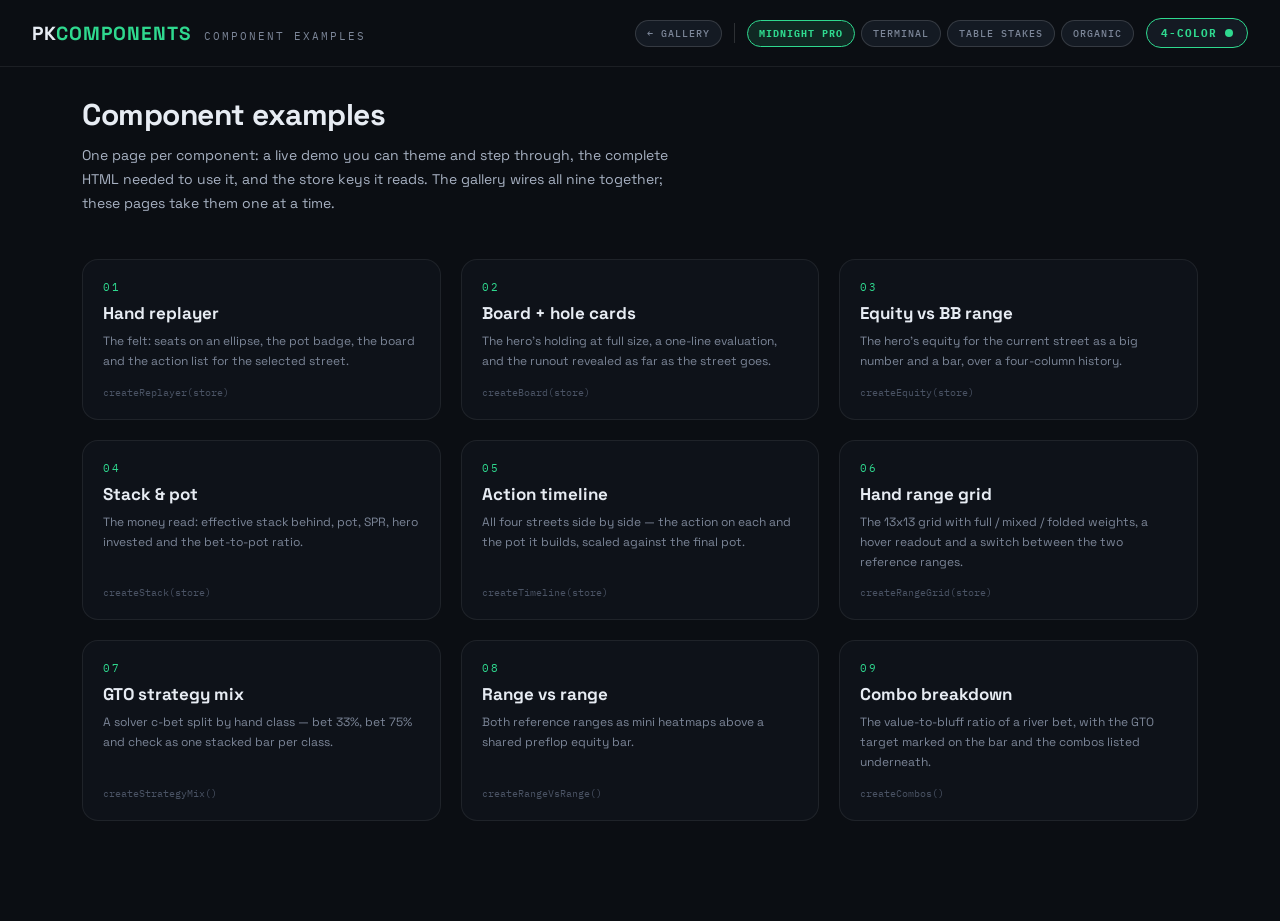
==== www/examples/index.html @ 720ef1bd "Features   - www/examples/index.html — card-grid index of all nine components   - www/examples/01-ha" ====
<!DOCTYPE html>
<html lang="en">
<head>
  <meta charset="UTF-8">
  <meta name="viewport" content="width=device-width, initial-scale=1.0">
  <meta name="description" content="One page per pkweb component — live demo, copy-paste HTML, and the store keys it reads.">
  <title>Component examples — pkweb examples</title>
  <link rel="preconnect" href="https://fonts.googleapis.com">
  <link rel="preconnect" href="https://fonts.gstatic.com" crossorigin>
  <link href="https://fonts.googleapis.com/css2?family=Space+Grotesk:wght@400;500;700&family=IBM+Plex+Mono:wght@400;500;700&family=JetBrains+Mono:wght@400;500;700;800&family=Archivo:wght@400;500;700;800&family=Marcellus&family=Caprasimo&family=Figtree:wght@400;500;700;800&display=swap" rel="stylesheet">
  <link rel="stylesheet" href="../css/tokens.css">
  <link rel="stylesheet" href="../css/base.css">
  <link rel="stylesheet" href="../css/cards.css">
  <link rel="stylesheet" href="../css/components.css">
  <link rel="stylesheet" href="../css/examples.css">
</head>
<body class="theme-midnight four-color">

  <script type="module">
    import { initExampleIndex } from '../js/example.js';
    initExampleIndex();
  </script>
</body>
</html>
---- www/css/tokens.css ----
/* Semantic design tokens for the pkweb component library.
   Ported from ImperialBower/pkarena0-web www/css/tokens.css by way of the
   Poker_Component_Library design canvas. Components reference ONLY these
   tokens — never a raw hex, font name or radius. */

/* ── Card pips — fixed across themes ────────────────────────────────── */
:root {
  --pip-red: #C63C4C;
  --pip-black: #20242C;
  --pip-diamond: var(--pip-red);
  --pip-club: var(--pip-black);
}
body.four-color {
  --pip-diamond: #2E5FD0;
  --pip-club: #1F8A54;
}

/* ── Midnight Pro ───────────────────────────────────────────────────── */
body.theme-midnight {
  --bg: #0B0E13; --panel: #0E1219; --panel-2: #141A23;
  --border: rgba(255,255,255,.07); --border-2: rgba(255,255,255,.14);
  --line: rgba(255,255,255,.08);
  --text: #E7ECF3; --dim: #7C8698; --faint: #4A5364; --muted: #A7B1C2;
  --accent: #2FD98F; --accent-deep: #1F8A5F; --accent-half: #17402F;
  --accent-soft: rgba(47,217,143,.13); --cell-text: #EAFFF4;
  --gold: #F2C14E; --gold-deep: #8A6A2A; --gold-half: #4A3D1F;
  --danger: #F26D7E; --danger-deep: #8A3A3A; --blue: #4EA1FF;
  --deep: #121A24; --check: #2A3644; --eq-dim: #1D4634;
  --tl-on: #0F1D17; --tl-off: #0D1319;
  --felt-a: #154236; --felt-b: #0F2E27;
  --felt-border: rgba(255,255,255,.06); --felt-ring: rgba(255,255,255,.07);
  --felt-text: rgba(255,255,255,.24);
  --felt-shadow: inset 0 0 60px rgba(0,0,0,.45);
  --pot-bg: rgba(0,0,0,.34); --pot-border: transparent; --pot-col: #F2C14E;
  --slot-border: rgba(255,255,255,.16); --slot-text: rgba(255,255,255,.3);
  --card-bg: #FBFBF8; --card-border: transparent;
  --card-shadow: 0 2px 10px rgba(0,0,0,.5);
  --back-a: #1A2530; --back-b: #141D26;
  --r-lg: 16px; --r-md: 10px; --r-pill: 999px; --r-card: 6px; --r-sm: 4px;
  --font-body: 'Space Grotesk', sans-serif;
  --font-mono: 'IBM Plex Mono', monospace;
  --font-display: 'Space Grotesk', sans-serif;
}

/* ── Engine Terminal ────────────────────────────────────────────────── */
body.theme-terminal {
  --bg: #F4F2EC; --panel: #FCFBF7; --panel-2: #EFEDE5;
  --border: #1A1712; --border-2: #1A1712;
  --line: rgba(26,23,18,.15);
  --text: #1A1712; --dim: #6D675B; --faint: #8A8477; --muted: #3D382F;
  --accent: #2E5FD0; --accent-deep: #2E5FD0; --accent-half: #A9BCE8;
  --accent-soft: rgba(46,95,208,.1); --cell-text: #FCFBF7;
  --gold: #C4432F; --gold-deep: #C4432F; --gold-half: #E2B0A7;
  --danger: #C4432F; --danger-deep: #8A2F20; --blue: #1F7A45;
  --deep: #E4E1D6; --check: #D8D4C6; --eq-dim: #A9BCE8;
  --tl-on: #FCFBF7; --tl-off: #EFEDE5;
  --felt-a: #EBEFE6; --felt-b: #EBEFE6;
  --felt-border: #1A1712; --felt-ring: rgba(26,23,18,.28);
  --felt-text: rgba(26,23,18,.4);
  --felt-shadow: none;
  --pot-bg: #FCFBF7; --pot-border: #1A1712; --pot-col: #1A1712;
  --slot-border: rgba(26,23,18,.3); --slot-text: rgba(26,23,18,.4);
  --card-bg: #FFFFFF; --card-border: #1A1712;
  --card-shadow: 3px 3px 0 rgba(26,23,18,.14);
  --back-a: #EFEDE5; --back-b: #E2DFD5;
  --r-lg: 0px; --r-md: 0px; --r-pill: 0px; --r-card: 0px; --r-sm: 0px;
  --font-body: 'Archivo', sans-serif;
  --font-mono: 'JetBrains Mono', monospace;
  --font-display: 'JetBrains Mono', monospace;
}

/* ── Table Stakes ───────────────────────────────────────────────────── */
body.theme-luxe {
  --bg: #131110; --panel: #181512; --panel-2: #1C1916;
  --border: rgba(201,164,92,.25); --border-2: rgba(201,164,92,.4);
  --line: rgba(201,164,92,.15);
  --text: #EAE3D6; --dim: #8A7D66; --faint: #5C523F; --muted: #BCB09B;
  --accent: #C9A45C; --accent-deep: #8F7136; --accent-half: #4A3D24;
  --accent-soft: rgba(201,164,92,.15); --cell-text: #F5EFE0;
  --gold: #D9B878; --gold-deep: #7A6640; --gold-half: #3E372A;
  --danger: #CE8080; --danger-deep: #7A4444; --blue: #8FBF7F;
  --deep: #191613; --check: #37312A; --eq-dim: #4A3D24;
  --tl-on: #201B15; --tl-off: #161310;
  --felt-a: #123528; --felt-b: #0C271D;
  --felt-border: rgba(201,164,92,.5); --felt-ring: rgba(201,164,92,.28);
  --felt-text: rgba(217,184,120,.4);
  --felt-shadow: 0 0 60px rgba(0,0,0,.6), inset 0 0 80px rgba(0,0,0,.45);
  --pot-bg: rgba(0,0,0,.4); --pot-border: rgba(201,164,92,.35); --pot-col: #D9B878;
  --slot-border: rgba(201,164,92,.3); --slot-text: rgba(217,184,120,.45);
  --card-bg: #F5EFE0; --card-border: rgba(201,164,92,.5);
  --card-shadow: 0 3px 14px rgba(0,0,0,.6);
  --back-a: #2A2118; --back-b: #221A12;
  --r-lg: 12px; --r-md: 9px; --r-pill: 99px; --r-card: 6px; --r-sm: 5px;
  --font-body: 'Archivo', sans-serif;
  --font-mono: 'IBM Plex Mono', monospace;
  --font-display: 'Marcellus', serif;
}

/* ── Organic ────────────────────────────────────────────────────────── */
body.theme-organic {
  --bg: #F5EAD8; --panel: #F0E5D0; --panel-2: #FDF8EE;
  --border: #DCCFB4; --border-2: #C9B998;
  --line: rgba(32,30,29,.12);
  --text: #201E1D; --dim: #6F6552; --faint: #A29579; --muted: #4F473A;
  --accent: #C67139; --accent-deep: #A4551F; --accent-half: #EAC4A4;
  --accent-soft: #F3DDC9; --cell-text: #FFFFFF;
  --gold: #7A8A5E; --gold-deep: #5C6A45; --gold-half: #CCD3B8;
  --danger: #B0442A; --danger-deep: #8A3620; --blue: #4C573A;
  --deep: #E9DECA; --check: #D8CCB2; --eq-dim: #EAC4A4;
  --tl-on: #FDF8EE; --tl-off: #F0E5D0;
  --felt-a: #DDE3CD; --felt-b: #D3DBC0;
  --felt-border: #7A8A5E; --felt-ring: #A3B184;
  --felt-text: #4C573A;
  --felt-shadow: none;
  --pot-bg: #FFFFFF; --pot-border: #7A8A5E; --pot-col: #2A3023;
  --slot-border: #7A8A5E; --slot-text: #55613F;
  --card-bg: #FFFFFF; --card-border: #DCCFB4;
  --card-shadow: 0 2px 8px rgba(90,70,40,.18);
  --back-a: #EADFC7; --back-b: #E0D3B6;
  --r-lg: 18px; --r-md: 14px; --r-pill: 999px; --r-card: 10px; --r-sm: 6px;
  --font-body: 'Figtree', sans-serif;
  --font-mono: 'Figtree', sans-serif;
  --font-display: 'Caprasimo', cursive;
}
---- www/css/base.css ----
/* Page shell, header and the shared controls every component reuses. */

* { box-sizing: border-box; }

html, body { margin: 0; padding: 0; }

body {
  background: var(--bg);
  color: var(--text);
  font-family: var(--font-body);
  min-height: 100vh;
  padding-bottom: 72px;
}

a { color: var(--accent); }
a:hover { color: var(--accent-deep); }
::selection { background: var(--accent-deep); color: var(--cell-text); }

/* ── Header ─────────────────────────────────────────────────────────── */
#topbar {
  display: flex; align-items: center; justify-content: space-between;
  gap: 16px; flex-wrap: wrap;
  padding: 18px 32px;
  border-bottom: 1px solid var(--border);
}
.brand-group { display: flex; align-items: baseline; gap: 12px; }
.brand {
  font-family: var(--font-display);
  font-weight: 800; font-size: 19px; letter-spacing: 1px;
}
.brand-accent { color: var(--accent); }
.tagline {
  font-family: var(--font-mono);
  font-size: 11px; color: var(--dim); letter-spacing: 2px;
}
.topbar-controls { display: flex; align-items: center; gap: 12px; flex-wrap: wrap; }
.topbar-divider { width: 1px; height: 20px; background: var(--border-2); }
.theme-chips { display: flex; gap: 6px; }

/* ── Chips: the shared on/off pill used by themes, streets and views ── */
.chip {
  font-family: var(--font-mono);
  font-size: 11px; letter-spacing: 1px; font-weight: 500;
  padding: 6px 14px;
  border: 1px solid var(--border-2);
  border-radius: var(--r-pill);
  background: var(--panel-2);
  color: var(--dim);
  cursor: pointer;
  white-space: nowrap;
}
.chip:hover { border-color: var(--accent); color: var(--accent); }
.chip:focus-visible { outline: 2px solid var(--accent); outline-offset: 2px; }
.chip.is-on {
  border-color: var(--accent);
  background: var(--accent-soft);
  color: var(--accent);
  font-weight: 800;
}
/* A chip that is a link, and a chip that stands in for a dead-end link. */
a.chip { text-decoration: none; display: inline-block; }
a.chip:hover { color: var(--accent); }
.chip.is-off { opacity: .4; pointer-events: none; }

.chip-sm { font-size: 10px; padding: 6px 11px; }
.chip-square {
  width: 28px; height: 28px; padding: 0;
  display: inline-flex; align-items: center; justify-content: center;
}
.chip-step { padding: 6px 12px; font-size: 12px; color: var(--text); }

.chip-toggle { display: flex; align-items: center; gap: 8px; padding: 7px 14px; }
.chip-toggle .dot {
  width: 8px; height: 8px; border-radius: 50%;
  background: var(--faint);
}
.chip-toggle.is-on { background: var(--panel-2); }
.chip-toggle.is-on .dot { background: var(--accent); }

/* ── Layout ─────────────────────────────────────────────────────────── */
#gallery {
  max-width: 1480px; margin: 0 auto; padding: 28px 32px;
  display: flex; flex-direction: column; gap: 26px;
}
.row { display: grid; gap: 26px; }
.row-3 { grid-template-columns: 1.25fr 1fr 1fr; }
.row-2 { grid-template-columns: 1.35fr 1fr; }

@media (max-width: 1100px) {
  .row-3, .row-2 { grid-template-columns: 1fr; }
}
@media (max-width: 640px) {
  #topbar { padding: 14px 16px; }
  #gallery { padding: 20px 16px; gap: 18px; }
}

/* ── Panel: the card every component sits in ────────────────────────── */
.panel {
  background: var(--panel);
  border: 1px solid var(--border);
  border-radius: var(--r-lg);
  padding: 22px 24px;
}
.panel-head {
  display: flex; align-items: center; justify-content: space-between;
  gap: 16px; flex-wrap: wrap;
  margin-bottom: 16px;
}
.panel-title {
  font-family: var(--font-mono);
  font-size: 11px; letter-spacing: 2px;
  color: var(--accent); font-weight: 700;
}
/* A title outside a .panel-head has no head to space it off the content
   below — unless a .panel-sub follows, which belongs to the heading. */
.panel > .panel-title + *:not(.panel-sub) { margin-top: 16px; }

.panel-sub { font-size: 11px; color: var(--dim); margin-bottom: 14px; }
.panel-note {
  margin-top: 14px;
  font-size: 11px; color: var(--faint); line-height: 1.7;
}
.label-mono {
  font-family: var(--font-mono);
  font-size: 11px; letter-spacing: 2px; color: var(--dim);
}
---- www/css/cards.css ----
/* Playing cards. Pip color comes from the fixed --pip-* tokens, so it is the
   one thing that does NOT change with the theme — only with body.four-color. */

.card {
  display: flex; flex-direction: column;
  align-items: center; justify-content: center;
  background: var(--card-bg);
  border: 1px solid var(--card-border);
  box-shadow: var(--card-shadow);
  flex: none;
}

.suit-s { color: var(--pip-black); }
.suit-h { color: var(--pip-red); }
.suit-d { color: var(--pip-diamond); }
.suit-c { color: var(--pip-club); }

/* Sizes */
.card-mini  { width: 30px; height: 42px; border-radius: var(--r-sm);   font-size: 12px; font-weight: 800; }
.card-board { width: 46px; height: 66px; border-radius: var(--r-card); }
.card-board .card-rank { font-size: 16px; font-weight: 800; }
.card-board .card-suit { font-size: 14px; }
.card-small { width: 34px; height: 48px; border-radius: var(--r-sm); font-size: 13px; }
.card-small .card-rank { font-weight: 800; }
.card-big   { width: 64px; height: 90px; border-radius: var(--r-card); gap: 2px; }
.card-big .card-rank { font-size: 24px; font-weight: 800; }
.card-big .card-suit { font-size: 20px; }

/* Face down — the woven back */
.card-down {
  background: repeating-linear-gradient(45deg,
    var(--back-a), var(--back-a) 3px,
    var(--back-b) 3px, var(--back-b) 6px);
  border-color: var(--border-2);
  box-shadow: none;
}

/* Undealt slot */
.card-slot {
  display: flex; flex-direction: column;
  align-items: center; justify-content: flex-end;
  border: 1.5px dashed var(--slot-border);
  background: transparent;
  box-shadow: none;
  flex: none;
}
.card-slot.card-board { padding-bottom: 6px; }
.card-slot-label {
  font-size: 8px; color: var(--slot-text); letter-spacing: 1px;
}
---- www/css/components.css ----
/* The nine components. Each block matches one module in js/components/. */

/* ── 01 · Hand replayer ─────────────────────────────────────────────── */
.replayer-body { display: flex; gap: 24px; flex-wrap: wrap; }
.replayer-seats-label { font-size: 10px; letter-spacing: 1px; margin-right: 2px; }

.felt-wrap { position: relative; flex: 1.7; min-width: 520px; min-height: 340px; }
.felt {
  position: absolute; inset: 0;
  border-radius: 50%;
  background: radial-gradient(ellipse at 50% 32%, var(--felt-a), var(--felt-b) 78%);
  border: 2px solid var(--felt-border);
  box-shadow: var(--felt-shadow);
}
.felt-ring {
  position: absolute; inset: 22px;
  border-radius: 50%;
  border: 1px solid var(--felt-ring);
}
.felt-label {
  position: absolute; top: 70%; left: 50%; transform: translateX(-50%);
  font-family: var(--font-mono);
  font-size: 10px; letter-spacing: 4px;
  color: var(--felt-text); white-space: nowrap;
}

.seat {
  position: absolute; transform: translate(-50%, -50%);
  display: flex; flex-direction: column; align-items: center; gap: 6px;
  z-index: 2;
}
.seat.is-above { flex-direction: column-reverse; }
.seat.is-folded { opacity: .45; }
.seat-cards { display: flex; gap: 4px; justify-content: center; }
.seat-plate {
  background: var(--panel-2);
  border: 1px solid var(--border-2);
  border-radius: var(--r-md);
  padding: 7px 14px;
  display: flex; align-items: center; gap: 10px;
  font-size: 12px; white-space: nowrap;
  box-shadow: var(--card-shadow);
}
.seat.is-hero .seat-plate { border-color: var(--accent); }
.seat-pos { font-weight: 800; }
.seat-stack { color: var(--gold); }
.seat-button {
  width: 10px; height: 10px; border-radius: 50%;
  background: var(--gold); display: inline-block;
}

.pot-badge {
  position: absolute; top: 33%; left: 50%; transform: translateX(-50%);
  background: var(--pot-bg);
  border: 1px solid var(--pot-border);
  border-radius: var(--r-pill);
  padding: 6px 18px;
  font-family: var(--font-mono);
  font-size: 13px; font-weight: 700; letter-spacing: 1px;
  color: var(--pot-col);
}
.felt-board {
  position: absolute; top: 46%; left: 50%; transform: translateX(-50%);
  display: flex; gap: 8px;
}

.action-panel {
  flex: 1; min-width: 260px;
  display: flex; flex-direction: column; gap: 10px;
}
.action-row {
  display: flex; gap: 10px; align-items: center;
  background: var(--panel-2);
  border: 1px solid var(--border);
  border-left: 3px solid var(--dim);
  border-radius: var(--r-md);
  padding: 8px 12px;
  font-size: 12px;
}
.action-who { font-weight: 800; font-size: 11px; min-width: 34px; }
.action-hint { margin-top: auto; font-size: 11px; color: var(--faint); line-height: 1.6; }

/* Actor colors — shared by the replayer and the timeline */
.actor-btn  { color: var(--accent); }
.actor-bb   { color: var(--gold); }
.actor-sd   { color: var(--blue); }
.actor-none { color: var(--dim); }
.action-row.actor-btn  { border-left-color: var(--accent); }
.action-row.actor-bb   { border-left-color: var(--gold); }
.action-row.actor-sd   { border-left-color: var(--blue); }
.action-row.actor-none { border-left-color: var(--dim); }

/* ── 02 · Board + hole cards ────────────────────────────────────────── */
.board-stack { display: flex; flex-direction: column; gap: 16px; }
.hero-row { display: flex; gap: 8px; align-items: center; }
.hero-eval {
  margin-left: 8px;
  font-size: 12px; color: var(--dim); line-height: 1.6;
}
.hero-eval strong { color: var(--text); font-weight: 700; }
.board-strip { display: flex; gap: 6px; }

/* ── 03 · Equity ────────────────────────────────────────────────────── */
.eq-value {
  font-family: var(--font-mono);
  font-size: 34px; font-weight: 700; color: var(--accent);
}
.eq-value .unit { font-size: 16px; color: var(--dim); }
.eq-track {
  height: 12px; margin: 12px 0 16px;
  border-radius: var(--r-pill);
  background: var(--deep);
  overflow: hidden; display: flex;
}
.eq-fill {
  background: linear-gradient(90deg, var(--accent-deep), var(--accent));
  transition: width .5s cubic-bezier(.4, 0, .2, 1);
}
.eq-bars { display: flex; gap: 8px; align-items: flex-end; height: 64px; }
.eq-bar-col {
  flex: 1; height: 100%;
  display: flex; flex-direction: column; justify-content: flex-end; gap: 4px;
  cursor: pointer;
  background: none; border: 0; padding: 0;
}
.eq-bar-col:focus-visible { outline: 2px solid var(--accent); outline-offset: 2px; }
.eq-bar {
  border-radius: 4px 4px 0 0;
  background: var(--eq-dim);
  transition: background .2s;
}
.eq-bar-col.is-on .eq-bar { background: var(--accent); }
.eq-bar-label {
  font-family: var(--font-mono);
  font-size: 9px; text-align: center; color: var(--faint);
}
.eq-bar-col.is-on .eq-bar-label { color: var(--accent); }

/* ── 04 · Stack & pot ───────────────────────────────────────────────── */
.stat-list { display: flex; flex-direction: column; gap: 10px; }
.stat-row {
  display: flex; justify-content: space-between;
  font-size: 13px;
  border-bottom: 1px solid var(--line);
  padding-bottom: 8px;
}
.stat-key { color: var(--dim); }
.stat-val { font-weight: 700; }
.stat-val.is-pot { color: var(--gold); }
.stat-val.is-spr { color: var(--accent); }

/* ── 05 · Action timeline ───────────────────────────────────────────── */
.timeline { display: grid; grid-template-columns: repeat(4, 1fr); gap: 16px; }
@media (max-width: 900px) { .timeline { grid-template-columns: repeat(2, 1fr); } }
.tl-col {
  display: flex; flex-direction: column; gap: 10px;
  padding: 14px;
  border: 1px solid var(--border);
  border-radius: var(--r-md);
  background: var(--tl-off);
  cursor: pointer;
  text-align: left; font-family: inherit; color: inherit;
}
.tl-col.is-on { border-color: var(--accent); background: var(--tl-on); }
.tl-col:focus-visible { outline: 2px solid var(--accent); outline-offset: 2px; }
.tl-head { display: flex; justify-content: space-between; align-items: baseline; }
.tl-name {
  font-family: var(--font-mono);
  font-size: 12px; font-weight: 800; letter-spacing: 1px; color: var(--dim);
}
.tl-col.is-on .tl-name { color: var(--accent); }
.tl-cards { font-size: 11px; color: var(--dim); }
.tl-acts { display: flex; flex-direction: column; gap: 6px; min-height: 88px; }
.tl-act { font-size: 11px; color: var(--muted); }
.tl-act .action-who { min-width: 0; }
.tl-foot { display: flex; align-items: center; gap: 8px; }
.tl-track {
  flex: 1; height: 6px;
  border-radius: var(--r-pill);
  background: var(--deep);
  overflow: hidden;
}
.tl-bar { height: 100%; background: linear-gradient(90deg, var(--gold-deep), var(--gold)); }
.tl-pot {
  font-family: var(--font-mono);
  font-size: 11px; color: var(--gold); font-weight: 700;
}

/* ── 06 · Hand range grid ───────────────────────────────────────────── */
.range-grid { display: grid; grid-template-columns: repeat(13, 1fr); gap: 2px; }
.range-cell {
  aspect-ratio: 1;
  display: flex; align-items: center; justify-content: center;
  font-size: 9px; font-weight: 400;
  border-radius: 3px;
  background: var(--deep);
  color: var(--faint);
  cursor: default;
}
.range-cell.w-full { font-weight: 700; color: var(--cell-text); }
.range-cell.w-half { font-weight: 700; color: var(--text); }
.range-cell.is-hero { outline: 2px solid var(--gold); outline-offset: -2px; }

/* Weight fills, per selected range view */
.view-btn .range-cell.w-full { background: var(--accent-deep); }
.view-btn .range-cell.w-half {
  background: linear-gradient(135deg, var(--accent-half) 50%, var(--deep) 50%);
}
.view-bb .range-cell.w-full { background: var(--gold-deep); }
.view-bb .range-cell.w-half {
  background: linear-gradient(135deg, var(--gold-half) 50%, var(--deep) 50%);
}

.range-readout {
  margin-top: 14px;
  background: var(--panel-2);
  border: 1px solid var(--border-2);
  border-radius: var(--r-md);
  padding: 10px 14px;
  display: flex; gap: 18px; align-items: center; flex-wrap: wrap;
  font-size: 12px;
}
.range-readout .hand {
  font-family: var(--font-mono);
  font-weight: 700; color: var(--accent); font-size: 14px;
}
.range-readout .meta { color: var(--dim); }
.range-readout .meta strong { color: var(--text); font-weight: 700; }
.range-readout .summary { margin-left: auto; color: var(--faint); }

/* ── 07 · GTO strategy mix ──────────────────────────────────────────── */
.gto-legend {
  display: flex; gap: 14px; flex-wrap: wrap;
  font-size: 10px; color: var(--dim);
  margin-bottom: 12px;
}
.gto-legend .swatch {
  display: inline-block; width: 8px; height: 8px;
  border-radius: 2px; margin-right: 5px;
}
.swatch-bet33  { background: var(--accent); }
.swatch-bet75  { background: var(--gold); }
.swatch-check  { background: var(--check); }

.gto-rows { display: flex; flex-direction: column; gap: 10px; }
.gto-row { display: flex; flex-direction: column; gap: 4px; }
.gto-row-head { display: flex; justify-content: space-between; font-size: 11px; }
.gto-row-head .combos { color: var(--dim); }
.gto-bar {
  display: flex; height: 14px;
  border-radius: var(--r-sm);
  overflow: hidden;
}
.gto-seg-bet33 { background: var(--accent); }
.gto-seg-bet75 { background: var(--gold); }
.gto-seg-check { flex: 1; background: var(--check); }

/* ── 08 · Range vs range ────────────────────────────────────────────── */
.rvr-grids { display: flex; gap: 24px; flex-wrap: wrap; }
.rvr-col { flex: 1; min-width: 160px; max-width: 220px; }
.rvr-title {
  font-family: var(--font-mono);
  font-size: 11px; font-weight: 700; margin-bottom: 8px;
}
.rvr-title.is-btn { color: var(--accent); }
.rvr-title.is-bb  { color: var(--gold); }
.mini-grid { display: grid; grid-template-columns: repeat(13, 1fr); gap: 1px; }
.mini-cell { aspect-ratio: 1; border-radius: 2px; background: var(--deep); }
.mini-btn.w-full { background: var(--accent-deep); }
.mini-btn.w-half { background: var(--accent-half); }
.mini-bb.w-full  { background: var(--gold-deep); }
.mini-bb.w-half  { background: var(--gold-half); }

.rvr-equity { margin-top: 18px; }
.rvr-equity-head {
  display: flex; justify-content: space-between;
  font-size: 12px; margin-bottom: 6px;
}
.rvr-equity-head .side {
  font-family: var(--font-mono); font-weight: 700;
}
.rvr-equity-head .side.is-btn { color: var(--accent); }
.rvr-equity-head .side.is-bb  { color: var(--gold); }
.rvr-equity-head .caption { color: var(--dim); }
.rvr-bar {
  height: 10px; display: flex;
  border-radius: var(--r-pill);
  overflow: hidden;
}
.rvr-bar .fill-btn { background: linear-gradient(90deg, var(--accent-deep), var(--accent)); }
.rvr-bar .fill-bb  { flex: 1; background: linear-gradient(90deg, var(--gold-deep), var(--gold)); }

/* ── 09 · Combo breakdown ───────────────────────────────────────────── */
.combo-bar {
  position: relative; height: 18px;
  display: flex; margin-bottom: 6px;
  border-radius: var(--r-sm);
  overflow: hidden;
}
.combo-bar .fill-value { background: linear-gradient(90deg, var(--accent-deep), var(--accent)); }
.combo-bar .fill-bluff { flex: 1; background: var(--danger-deep); }
.combo-target {
  position: absolute; top: 0; bottom: 0;
  width: 2px; background: var(--text);
}
.combo-legend {
  display: flex; justify-content: space-between; flex-wrap: wrap; gap: 8px;
  font-size: 11px; color: var(--dim);
  margin-bottom: 18px;
}
.combo-legend .is-value { color: var(--accent); font-weight: 700; }
.combo-legend .is-bluff { color: var(--danger); font-weight: 700; }
.combo-lists { display: grid; grid-template-columns: 1fr 1fr; gap: 16px; font-size: 12px; }
.combo-col-title {
  font-family: var(--font-mono);
  font-weight: 700; font-size: 11px; letter-spacing: 1px;
  margin-bottom: 8px;
}
.combo-col-title.is-value { color: var(--accent); }
.combo-col-title.is-bluff { color: var(--danger); }
.combo-row {
  display: flex; justify-content: space-between;
  padding: 5px 0;
  border-bottom: 1px solid var(--line);
}
.combo-row .n { color: var(--dim); }
---- www/css/examples.css ----
/* Chrome for the per-component pages in examples/. Demo furniture only —
   nothing here is needed to use a component, and like everything else in
   this repo it reads tokens, never raw values. */

.ex {
  max-width: 1180px; margin: 0 auto; padding: 28px 32px;
  display: flex; flex-direction: column; gap: 26px;
}

/* ── Breadcrumbs and prev/next ──────────────────────────────────────── */
.ex-crumbs, .ex-foot {
  display: flex; align-items: center; gap: 10px; flex-wrap: wrap;
}
.ex-foot { justify-content: space-between; border-top: 1px solid var(--border); padding-top: 22px; }
.ex-count { font-family: var(--font-mono); font-size: 11px; letter-spacing: 2px; color: var(--faint); }

/* ── Page head ──────────────────────────────────────────────────────── */
.ex-title {
  font-family: var(--font-display);
  font-size: 30px; font-weight: 800; letter-spacing: -.5px;
  margin: 0 0 10px;
}
.ex-title .n { color: var(--accent); }
.ex-lede { margin: 0 0 18px; max-width: 68ch; color: var(--muted); line-height: 1.7; font-size: 14px; }

.ex-meta {
  display: grid; grid-template-columns: auto 1fr; gap: 8px 18px;
  margin: 0; padding: 16px 18px;
  background: var(--panel); border: 1px solid var(--border); border-radius: var(--r-md);
  font-family: var(--font-mono); font-size: 11px;
}
.ex-meta dt { color: var(--dim); letter-spacing: 1px; }
.ex-meta dd { margin: 0; color: var(--text); }

/* ── Live demo stage ────────────────────────────────────────────────── */
.ex-stage-head {
  display: flex; align-items: center; justify-content: space-between;
  gap: 16px; flex-wrap: wrap; margin-bottom: 12px;
}
.ex-controls { display: flex; align-items: center; gap: 6px; flex-wrap: wrap; }
.ex-demo {
  padding: 22px;
  background: var(--panel-2);
  border: 1px dashed var(--border-2);
  border-radius: var(--r-lg);
}
.ex-demo > .panel { background: var(--panel); }
.ex-hint { margin: 10px 0 0; font-size: 11px; color: var(--faint); line-height: 1.7; }

/* ── Code blocks ────────────────────────────────────────────────────── */
.ex-block-head {
  display: flex; align-items: center; justify-content: space-between;
  gap: 16px; margin-bottom: 10px;
}
.ex-code {
  margin: 0; padding: 18px 20px;
  background: var(--panel); border: 1px solid var(--border); border-radius: var(--r-md);
  font-family: var(--font-mono); font-size: 12px; line-height: 1.75;
  color: var(--text);
  overflow-x: auto;
  tab-size: 2;
}
.c-tag { color: var(--blue); }
.c-str { color: var(--gold); }
.c-com { color: var(--faint); font-style: italic; }
.c-kw  { color: var(--accent); }

/* ── Store-key table ────────────────────────────────────────────────── */
.ex-table { width: 100%; border-collapse: collapse; font-size: 12px; }
.ex-table th, .ex-table td {
  text-align: left; padding: 9px 12px; border-bottom: 1px solid var(--line);
}
.ex-table th {
  font-family: var(--font-mono); font-size: 10px; letter-spacing: 2px;
  color: var(--dim); font-weight: 500;
}
.ex-table td.k { font-family: var(--font-mono); color: var(--accent); white-space: nowrap; }
.ex-table td.v { font-family: var(--font-mono); color: var(--gold); white-space: nowrap; }
.ex-table td.d { color: var(--muted); }
.ex-static { font-size: 12px; color: var(--muted); margin: 0; }

/* ── examples/index.html ────────────────────────────────────────────── */
.ex-index { display: grid; grid-template-columns: repeat(3, 1fr); gap: 20px; }
a.ex-card {
  display: flex; flex-direction: column; gap: 8px;
  padding: 20px;
  background: var(--panel); border: 1px solid var(--border); border-radius: var(--r-lg);
  text-decoration: none; color: var(--text);
}
a.ex-card:hover { border-color: var(--accent); color: var(--text); }
.ex-card-n { font-family: var(--font-mono); font-size: 11px; letter-spacing: 2px; color: var(--accent); }
.ex-card-title { font-family: var(--font-display); font-size: 17px; font-weight: 700; }
.ex-card-blurb { font-size: 12px; color: var(--dim); line-height: 1.65; }
.ex-card-mod { font-family: var(--font-mono); font-size: 10px; color: var(--faint); margin-top: auto; padding-top: 6px; }

@media (max-width: 1100px) { .ex-index { grid-template-columns: repeat(2, 1fr); } }
@media (max-width: 700px) {
  .ex { padding: 20px 16px; gap: 20px; }
  .ex-index { grid-template-columns: 1fr; }
  .ex-title { font-size: 23px; }
}
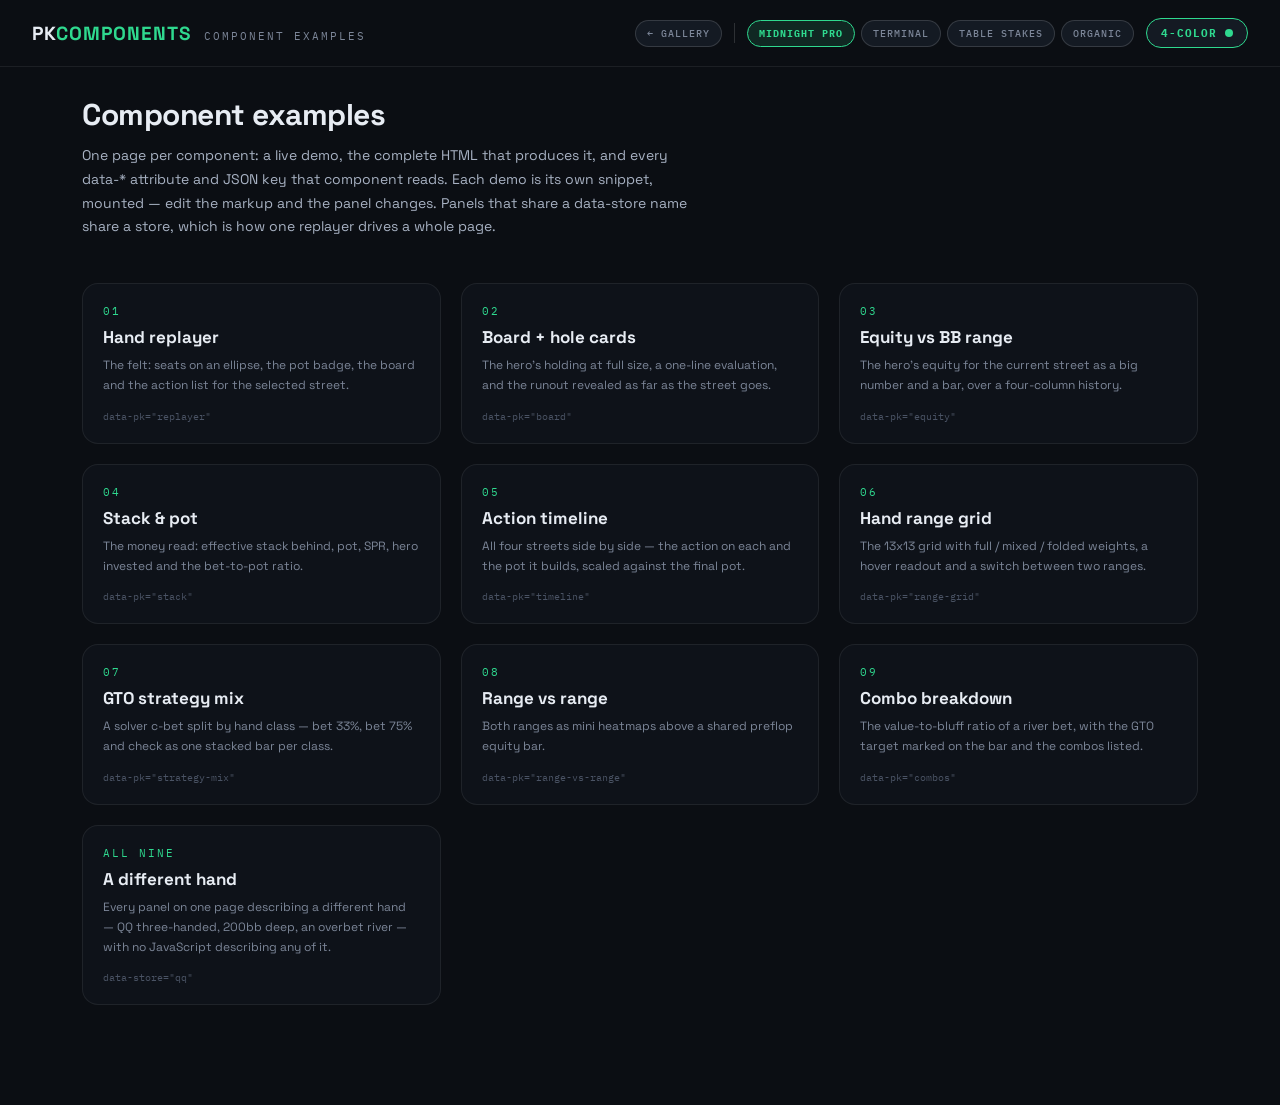
==== commit f58d5154: "The components no longer own their data — a page describes the hand in HTML and every panel follows." ====
--- a/www/examples/index.html
+++ b/www/examples/index.html
@@ -3,7 +3,7 @@
 <head>
   <meta charset="UTF-8">
   <meta name="viewport" content="width=device-width, initial-scale=1.0">
-  <meta name="description" content="One page per pkweb component — live demo, copy-paste HTML, and the store keys it reads.">
+  <meta name="description" content="One page per pkweb component — live demo, the HTML that produces it, and every attribute it reads.">
   <title>Component examples — pkweb examples</title>
   <link rel="preconnect" href="https://fonts.googleapis.com">
   <link rel="preconnect" href="https://fonts.gstatic.com" crossorigin>
--- a/www/css/base.css
+++ b/www/css/base.css
@@ -82,6 +82,10 @@
   max-width: 1480px; margin: 0 auto; padding: 28px 32px;
   display: flex; flex-direction: column; gap: 26px;
 }
+/* A mount point is markup, not layout: the component it holds is the grid
+   or flex item, exactly as if it had been placed there directly. */
+[data-pk] { display: contents; }
+
 .row { display: grid; gap: 26px; }
 .row-3 { grid-template-columns: 1.25fr 1fr 1fr; }
 .row-2 { grid-template-columns: 1.35fr 1fr; }
